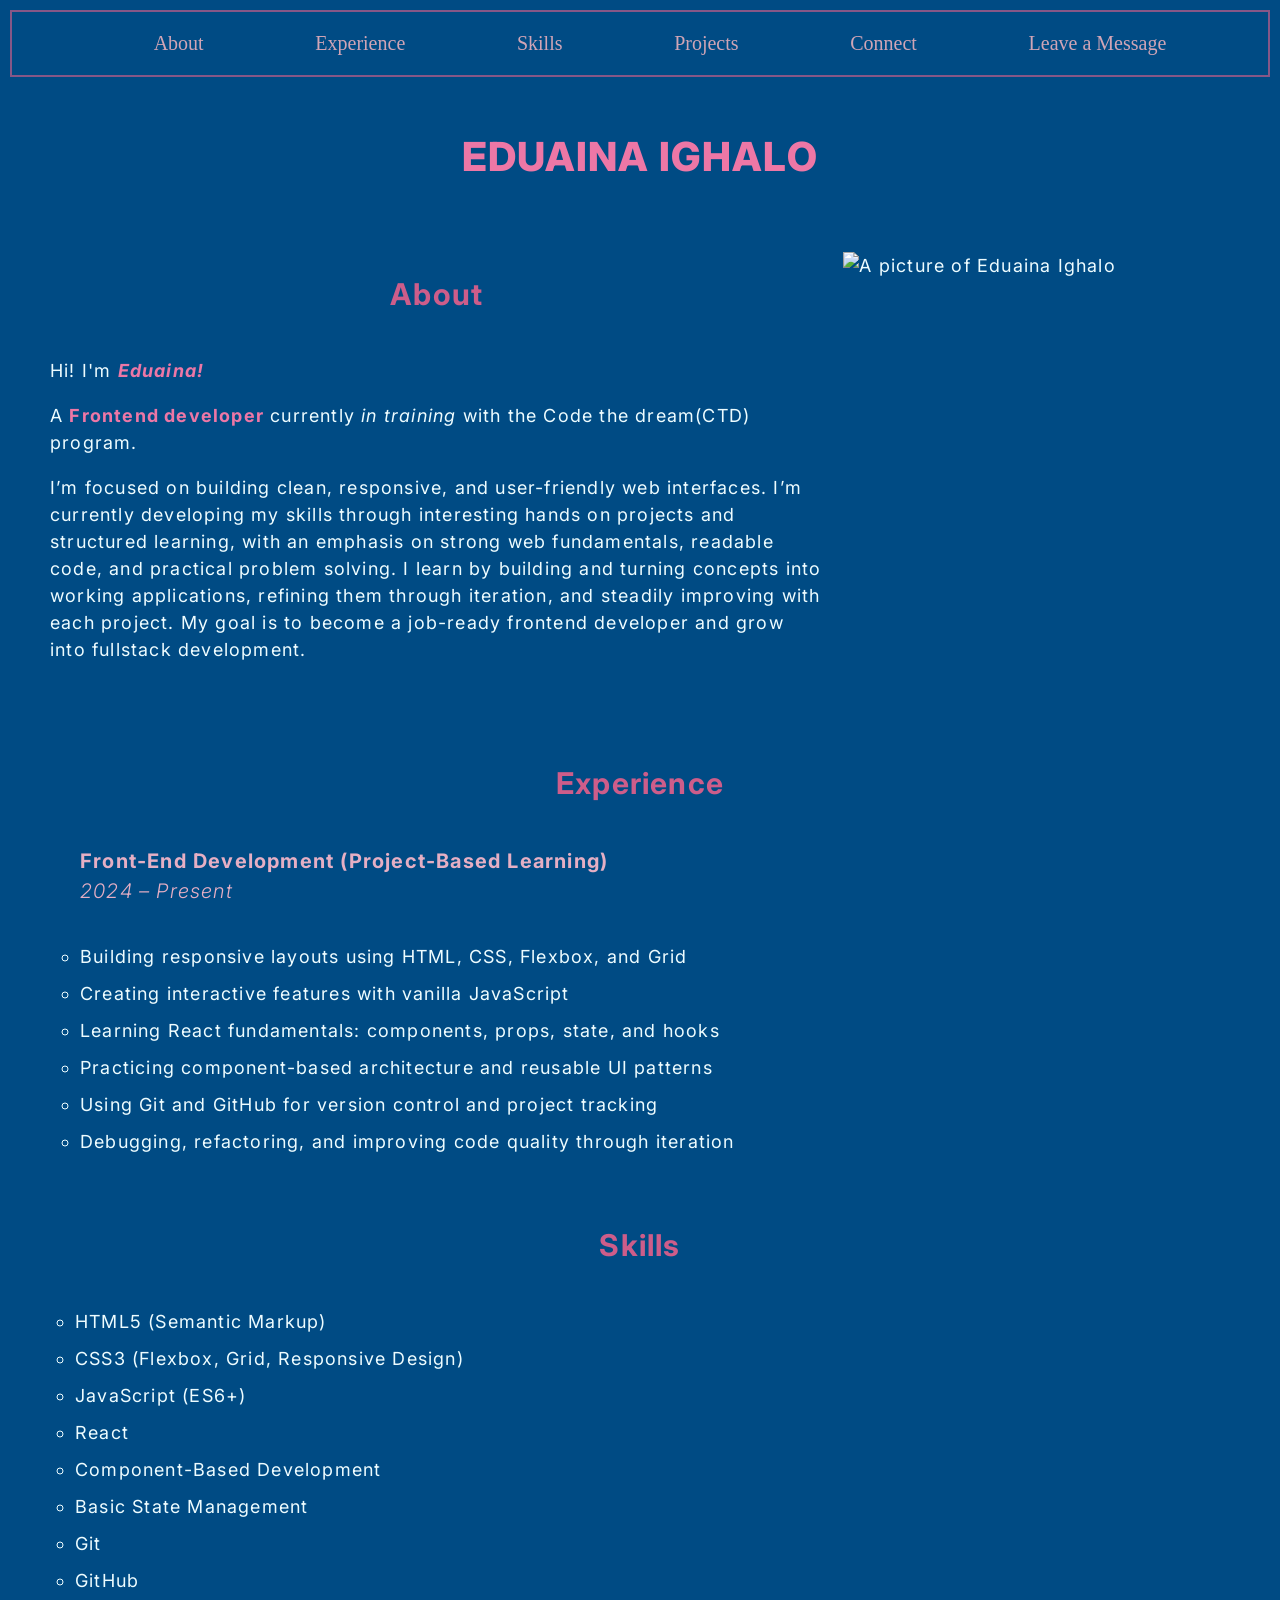
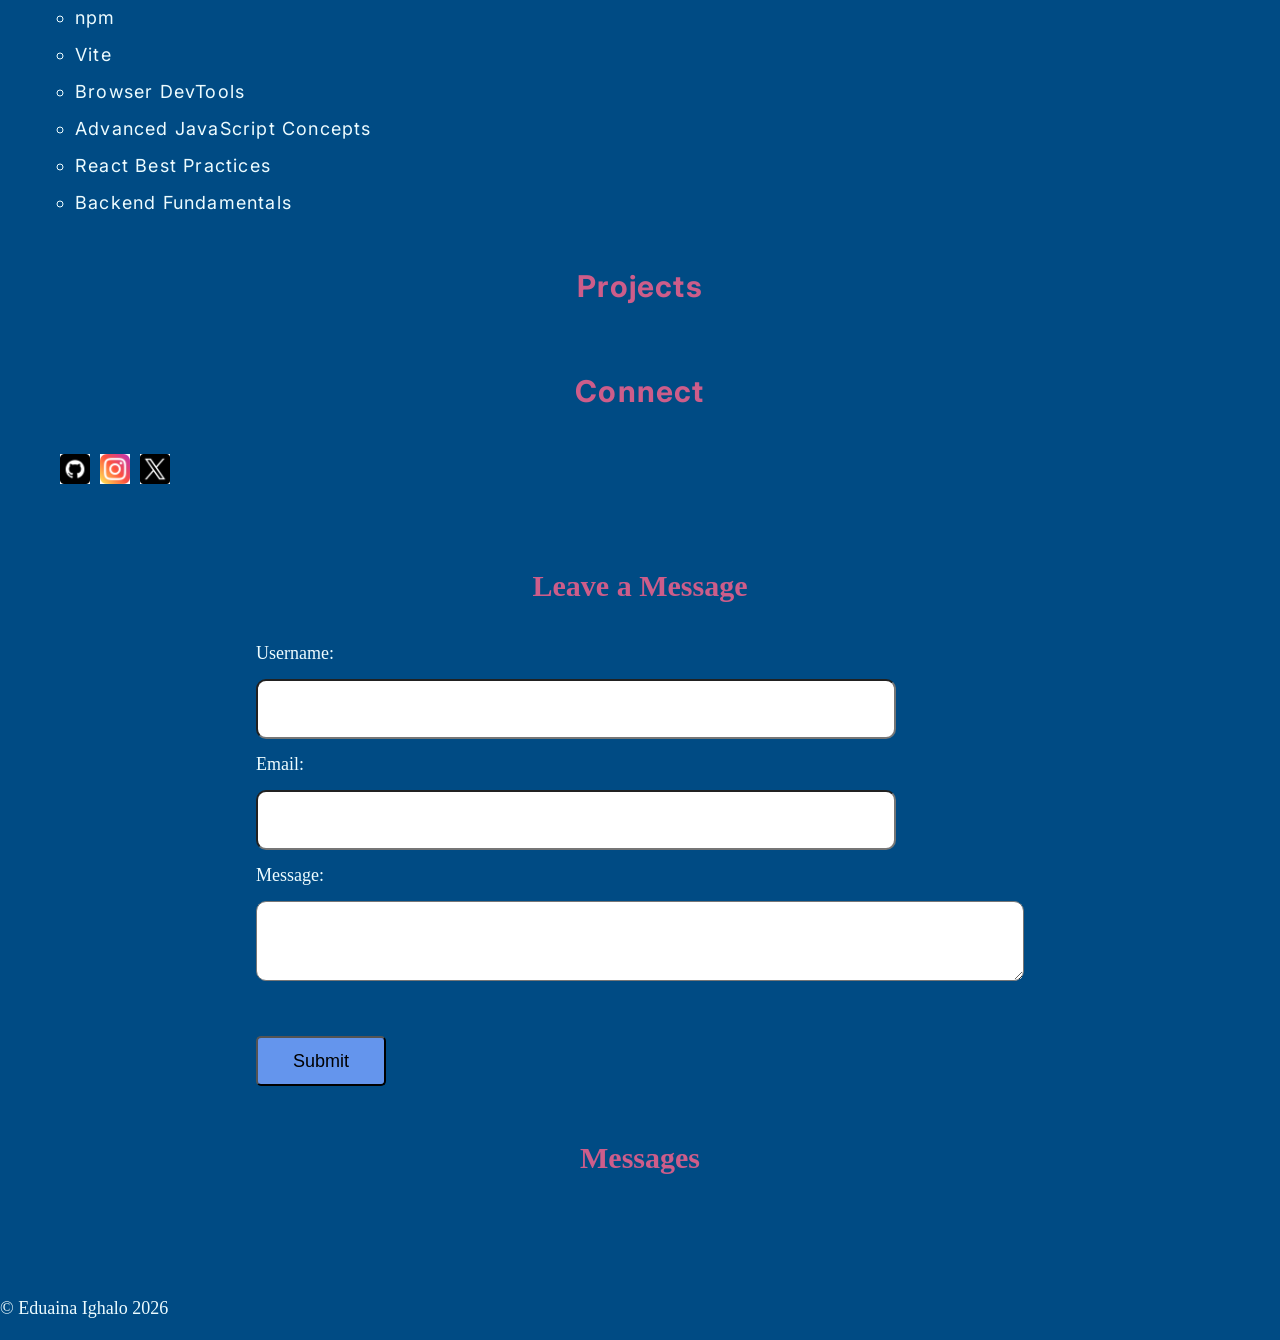
==== index.html @ e54670d0 "Updated the reset button and styled the entire form and message sections" ====
<!DOCTYPE html>
<html lang="en">
    <head>
        <title>My HTML Page</title>
        <meta charset="utf-8">
        <link rel="preconnect" href="https://fonts.googleapis.com">
        <link rel="preconnect" href="https://fonts.gstatic.com" crossorigin>
        <link href="https://fonts.googleapis.com/css2?family=Inter:ital,opsz,wght@0,14..32,100..900;1,14..32,100..900&display=swap" rel="stylesheet">
        <meta name="viewport" content="width=device-width, initial-scale=1.0">
        <link rel="stylesheet" href="css/index.css">
    </head>

    <body>
        <nav id="header-nav">
            <ul id="header-list">
                <li><a href="#about">About</a></li>
                <li><a href="#experience">Experience</a></li>
                <li><a href="#skills">Skills</a></li>
                <li><a href="#projects">Projects</a></li>
                <li><a href="#connect">Connect</a></li>
                <li><a href="#message-form">Leave a Message</a></li>
            </ul>
        </nav>
        <main id="main">
            <h1>Eduaina Ighalo</h1>
            <section id="about">
               <div id="abt1">
                 <h2>About</h2>
                    <p id="intro">Hi! I'm <strong><em>Eduaina!</em></strong> </p>
                       <p> A <strong>Frontend developer</strong> currently <em>in training</em> with the Code the dream(CTD) program.</p>
                    <p>I’m focused on building clean, responsive, and user-friendly web interfaces. 
                        I’m currently developing my skills through interesting hands on projects and structured learning,
                         with an emphasis on strong web fundamentals, readable code, and practical problem solving.
                        I learn by building and turning concepts into working applications, 
                        refining them through iteration, and steadily improving with each project. 
                        My goal is to become a job-ready frontend developer and grow into fullstack development.</p>
               </div>
               <div id="abt2">
                    <img src="https://eduainacom.vercel.app/assets/images/siting.jpg" alt="A picture of Eduaina Ighalo" id="profile-pic">
                </div>
            </section>

            <section id="experience">
                <h2>Experience</h2>
                <nav id="experience-nav">
                    <ul id="exp-ul">
                        <li>Front-End Development (Project-Based Learning) <br>
                            <em class="date">2024 – Present</em></li> <br>
                        <li>Building responsive layouts using HTML, CSS, Flexbox, and Grid</li>
                        <li>Creating interactive features with vanilla JavaScript</li>
                        <li>Learning React fundamentals: components, props, state, and hooks</li>
                        <li>Practicing component-based architecture and reusable UI patterns</li>
                        <li>Using Git and GitHub for version control and project tracking</li>
                        <li>Debugging, refactoring, and improving code quality through iteration</li>
                    </ul>
                </nav>
            </section>

            <section id="skills">
                <h2>Skills</h2>
                <ul id="skills-section"></ul>
            </section>

            <section id="projects">
                <h2>Projects</h2>
                <ul></ul>
            </section>

            <section id="connect">
                <h2>Connect</h2>
                <nav>
                    <ul>
                        <li><a href="https://github.com/Eduaina" target="_blank"><img src="images/github.png" alt="Github" class="icon"></img></a></li>
                        <li><a href="https://www.instagram.com/bre_edua/" target="_blank"><img src="images/instagram.png" alt="Instagram" class="icon"></a></li>
                        <li><a href="https://x.com/Edua_dev" target="_blank"><img src="images/twitter.png" alt="X(Twitter)" class="icon"></a></li>
                    </ul>
                </nav>
           </section>
        </main>

        <section id="message-form">
            <h2>Leave a Message</h2>
            <form name="leave_message" autocomplete="on">
                <label for="name">Username: </label>
                <input type="text" name="usersName" id="name" required="true" autocomplete="on"> 
                <label for="email">Email: </label>
                <input type="email" name="usersEmail" id="email" required  autocomplete="on"/>
                <label for="usersMessage">Message: </label>
                <textarea name="usersMessage" id="usersMessage" required></textarea>
                <button type="submit">Submit</button>
            </form>
        </section>

        <section id="messages">
            <h2>Messages</h2>
            <ul class="js-created"></ul>
        </section>

        <script src="js/index.js"></script>
    </body>
</html>
---- css/index.css ----
*, *::before, *::after {
    box-sizing: border-box; 
}

body {
    background-color: #004b84;
    margin: 0;
    padding: 0;
    box-sizing: border-box;
    color: #edfcff;
}

#main {
    color: #edfcff;
    font-family: "Inter", sans-serif;
    font-style: normal;
    display: flex;
    flex-direction: column;
    line-height: 1.5;
    letter-spacing: 1.2px;
    padding: 20px;
    font-size: 18px;
}

#header-nav{
    border: 2px solid #cd5d8aa7;
    margin: 10px;
    top: 0;
    position: sticky;
    background-color: #004b84;
}

#header-list {
    display: flex;
    gap: 10px;
    justify-content: space-evenly;
    font-size: 20px;
}

ul li {
    list-style: none;
}

#header-list li a {
    color:#d0a5b6;
    text-decoration: none;
}

#header-list li a:hover {
    color: #59b596;
}

h1 {
    color: #ed77a6;
    font-size: 40px;
    text-align: center;
    margin: 20px;
    padding: 10px;
    font-weight: 800;
    text-transform: uppercase;
    transform: translateY(-10px);
    transition: transform 3s ease;
}

h2 {
    color: #cd5d8a;
    font-size: 30px;
    margin: 20px 0 40px;
    text-align: center;
    font-weight: 700;
}

h2:hover {
    text-decoration: underline;
    color: #ed77a6;
}

#about{
    display: flex;
    margin: 5px 10px 20px;
    padding: 20px;
    justify-content: space-between;
    gap: 20px;
}

#abt1 {
    flex: 2;
}

#abt2 {
    flex: 1;
}

#profile-pic {
    width: 30vw;
    height: 60vh;
    object-fit: cover;
}

p {
    font-size: 18px;
    line-height: 1.5;
}

strong {
    color: #ed77a6;
    font-weight: 700;
}

#experience {
    margin: 20px;
}
 
#exp-ul {
    margin-top: 40px;
    display: flex;
    flex-direction: column;
}

#exp-ul li:nth-child(1) {
    font-size: 20px;
    color: #e5afc4;
    font-weight: 700;
    list-style: none;
}

.date {
    font-weight: 300;
}

#exp-ul li {
    list-style: circle;
    padding-bottom: 10px;
}

#skills-section {
    display: flex;
    flex-direction: column;
}

#skills-section li {
  list-style-type: circle;
  margin: 0px 15px;
  padding: 0px 0 10px;
}

#skills-section li:hover {
    color: aquamarine;
}

#connect ul {
    display: flex;
    gap: 10px;
}

#connect li a {
    color:#cd5d8a;
    text-decoration: none;
}

.icon {
    width: 30px;
    height: 30px;
    background-color: white;
}

#message-form {
    display: flex;
    flex-direction: column;
    padding: 20px 0 35px 0;
    justify-content: center;
    align-items: center;
}

form[name ='leave_message'] {
    display: flex;
    flex-direction: column;
    /* margin: 0 auto; */
    gap: 15px;
    font-size: 18px;
}

form[name ='leave_message'] input {
    width: 50vw;
    height: 60px;
    border-radius: 10px;
    padding: 0 0 0 20px;
}

form[name ='leave_message'] textarea {
    width: 60vw;
    height: 80px;
    border-radius: 10px;
    padding: 20px 0 0 20px;
}

button[type="submit"] {
    width: 130px;
    height: 50px;
    /* padding: 20px; */
    border-radius: 5px;
    font-size: 18px;
    margin-top: 40px;
    background-color: cornflowerblue;
}

button:hover {
    background-color: #a3b1bc;
}

button:active {
    color: #59b596;
}

#messages {
  display: flex;
  flex-direction: column;
  gap: 30px;
}

.js-created {
  display: flex;
  flex-direction: column;
  gap: 20px;
}

.js-created li {
  background-color: rgba(15, 14, 14, 0.056);
  padding: 15px;
  border-radius: 10px;
  border: 1px solid white;
  padding: 10px;
  margin: 10px 10px;
  display: grid;
  grid-template-columns: 1fr auto;
  grid-template-rows: auto auto;
  gap: 10px;
}

.js-created li a {
  grid-column: 1 / 2;
  grid-row: 1 / 2;
  font-weight: 700;
  color: #ed77a6;
  text-decoration: none;
  text-decoration: none;
  font-size: 20px;
  font-weight: 700;
  text-transform: capitalize;
}

.js-created li button {
  grid-column: 2 / 3;
  grid-row: 1 / 2;
  background-color: transparent;
  border: 1px solid #cd5d8a;
  color: #cd5d8a;
  padding: 6px 12px;
  border-radius: 6px;
  cursor: pointer;
}

.js-created li span {
  grid-column: 1 / -1;
  grid-row: 2 / 3;
  color: #edfcff;
  line-height: 1.4;
  font-size: 18px;
}

section:hover, footer:hover {
    border: 2px solid #59b596;
}
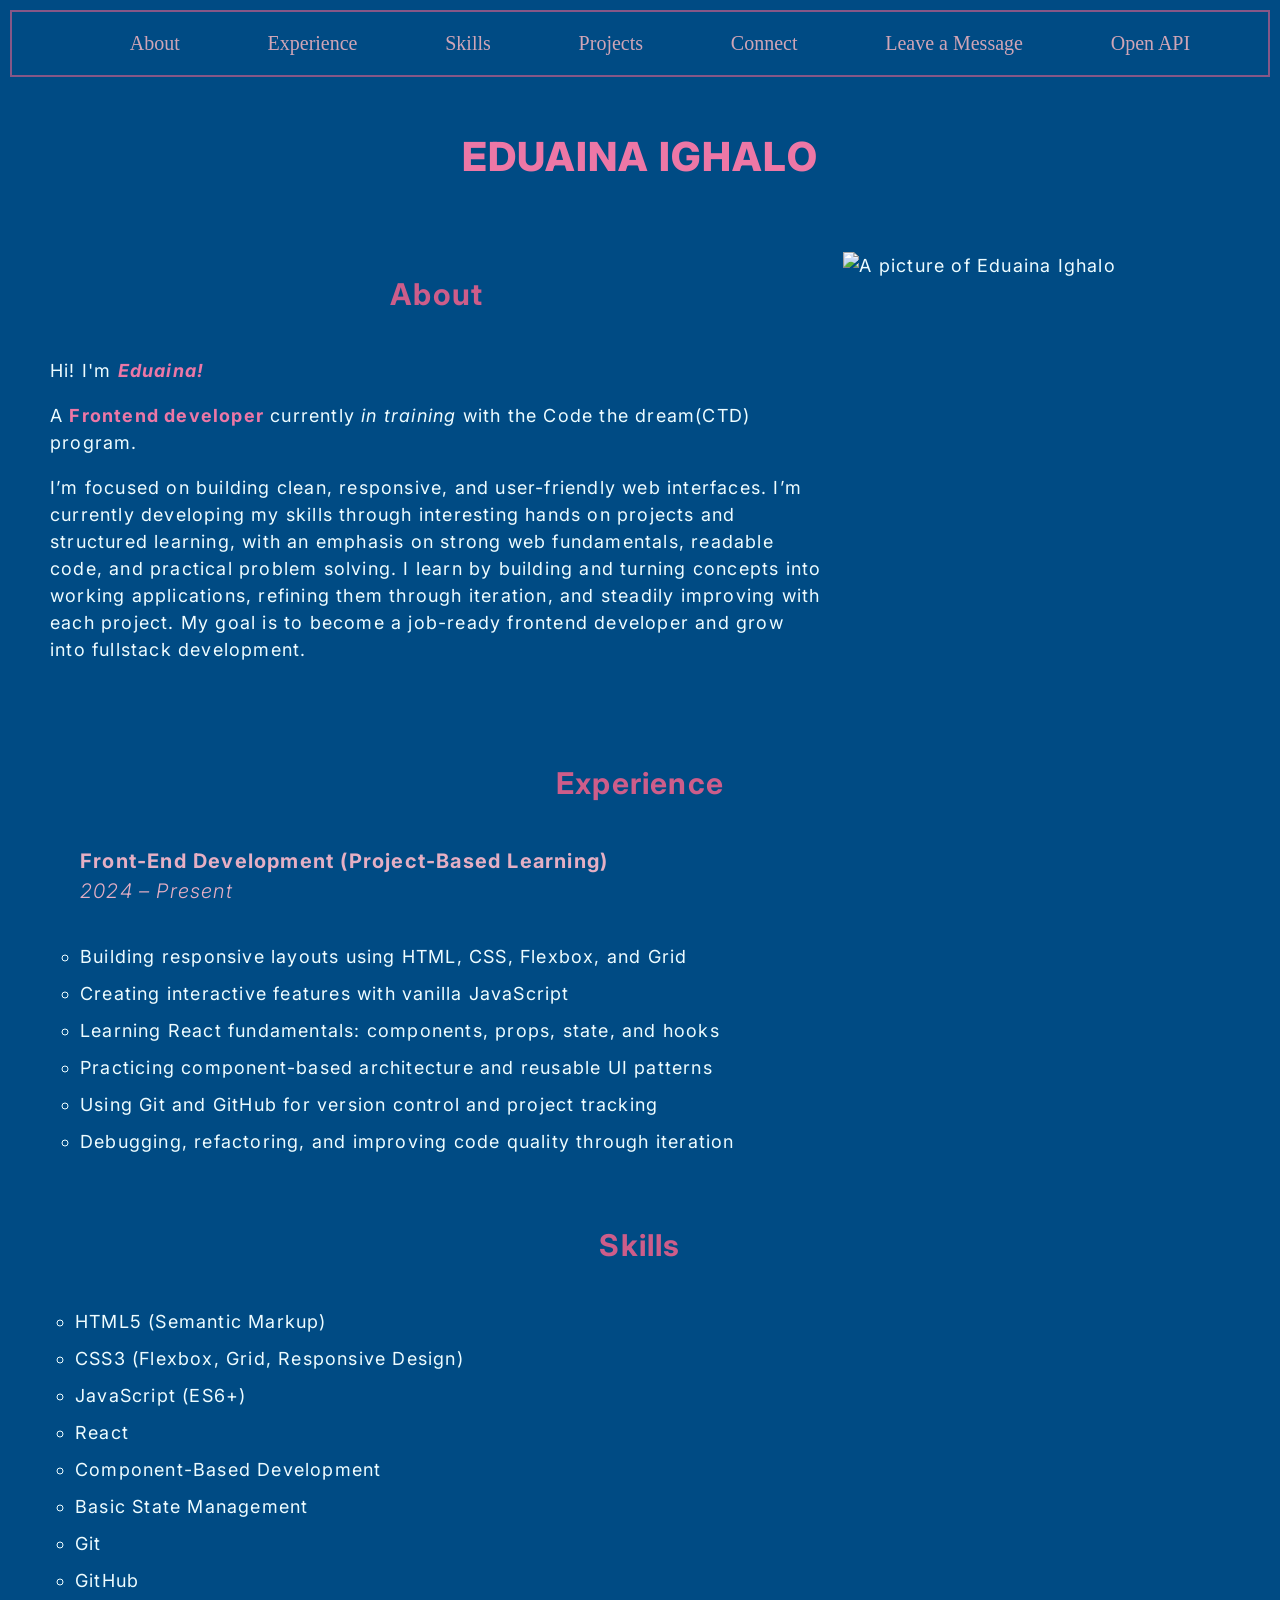
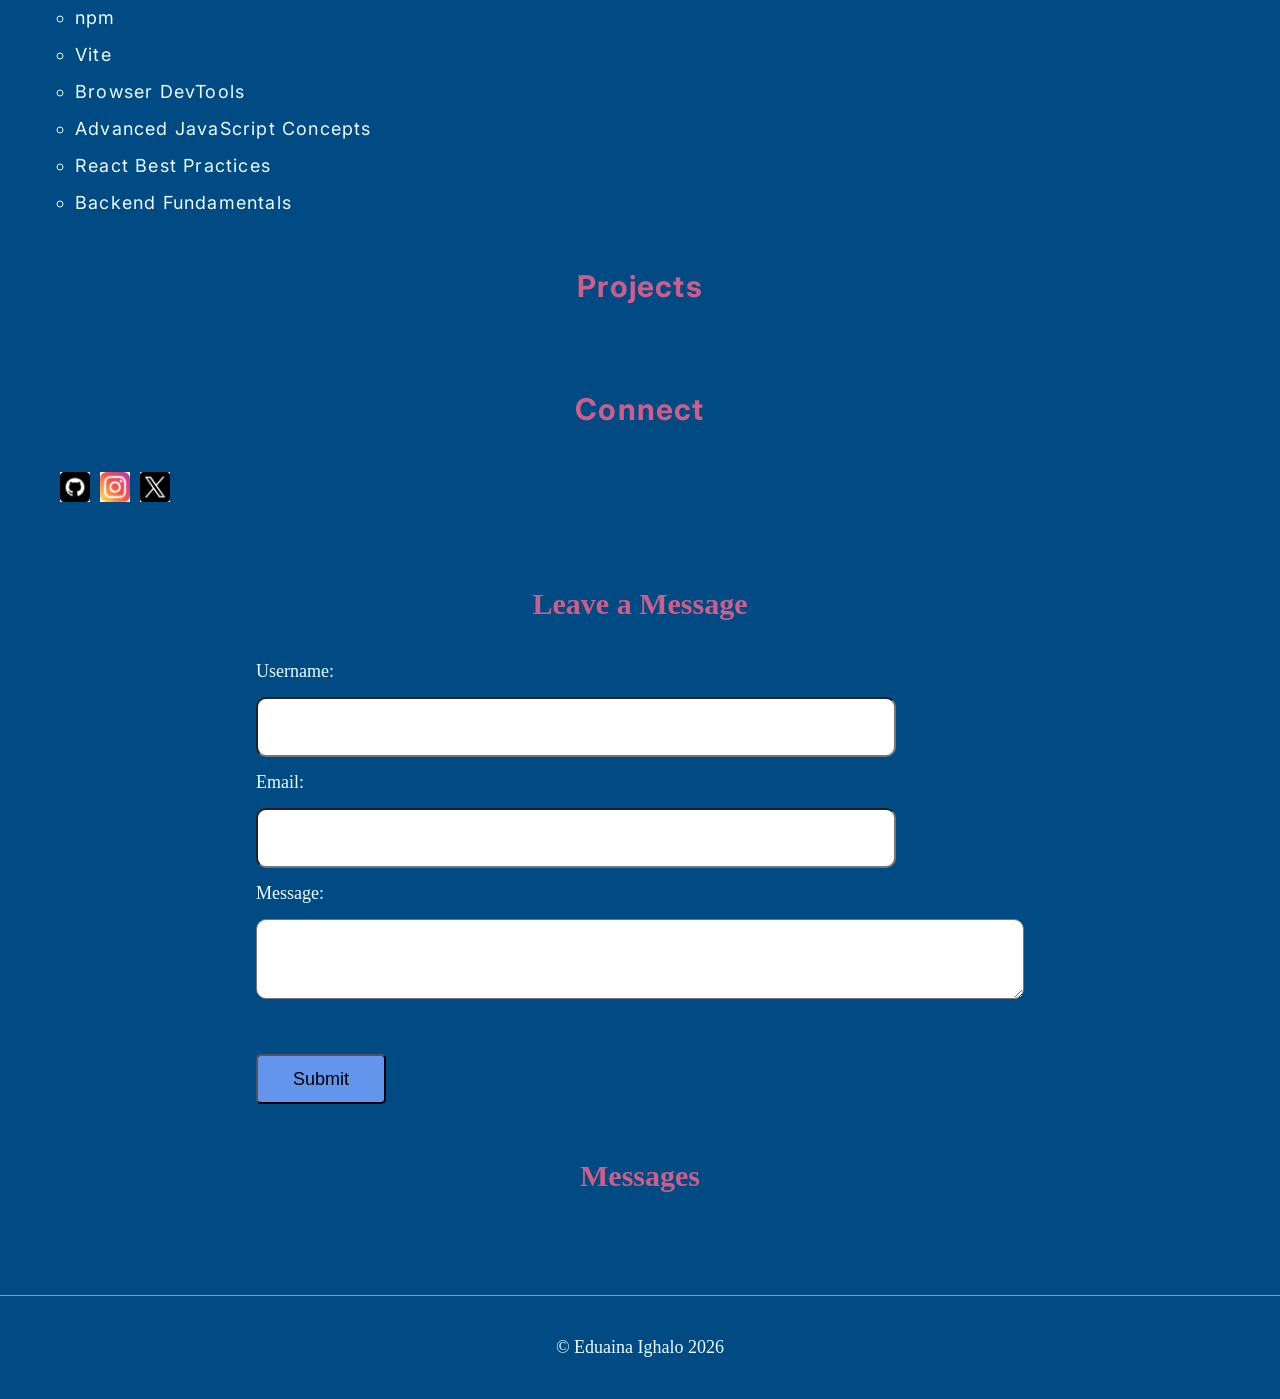
==== commit 8ea89cb1: "Created openapi html,css and js files" ====
--- a/index.html
+++ b/index.html
@@ -19,6 +19,7 @@
                 <li><a href="#projects">Projects</a></li>
                 <li><a href="#connect">Connect</a></li>
                 <li><a href="#message-form">Leave a Message</a></li>
+                <li><a href="openapi.html" target="_blank">Open API</a></li
             </ul>
         </nav>
         <main id="main">
--- a/css/index.css
+++ b/css/index.css
@@ -146,6 +146,32 @@
 
 #skills-section li:hover {
     color: aquamarine;
+}
+
+#projects ul {
+  list-style-type: none;
+  padding: 0;
+  display: flex;
+  flex-wrap: wrap;
+  gap: 12px;
+}
+
+#projects li {
+  background-color: #3b75a1;
+  padding: 10px 15px;
+  border-radius: 6px;
+  transition: 0.3s ease;
+}
+
+#projects li:hover, #projects li a:hover {
+  background-color: aquamarine;
+  color: darkolivegreen;
+  transform: scale(1.05);
+}
+
+#projects li a {
+    color:#edfcff;
+    text-decoration: none;
 }
 
 #connect ul {
@@ -268,6 +294,14 @@
   font-size: 18px;
 }
 
+footer {
+  text-align: center;
+  padding: 20px;
+  font-size: 16px;
+  border-top: 1px solid #59b596;
+}
+
+
 section:hover, footer:hover {
     border: 2px solid #59b596;
 }
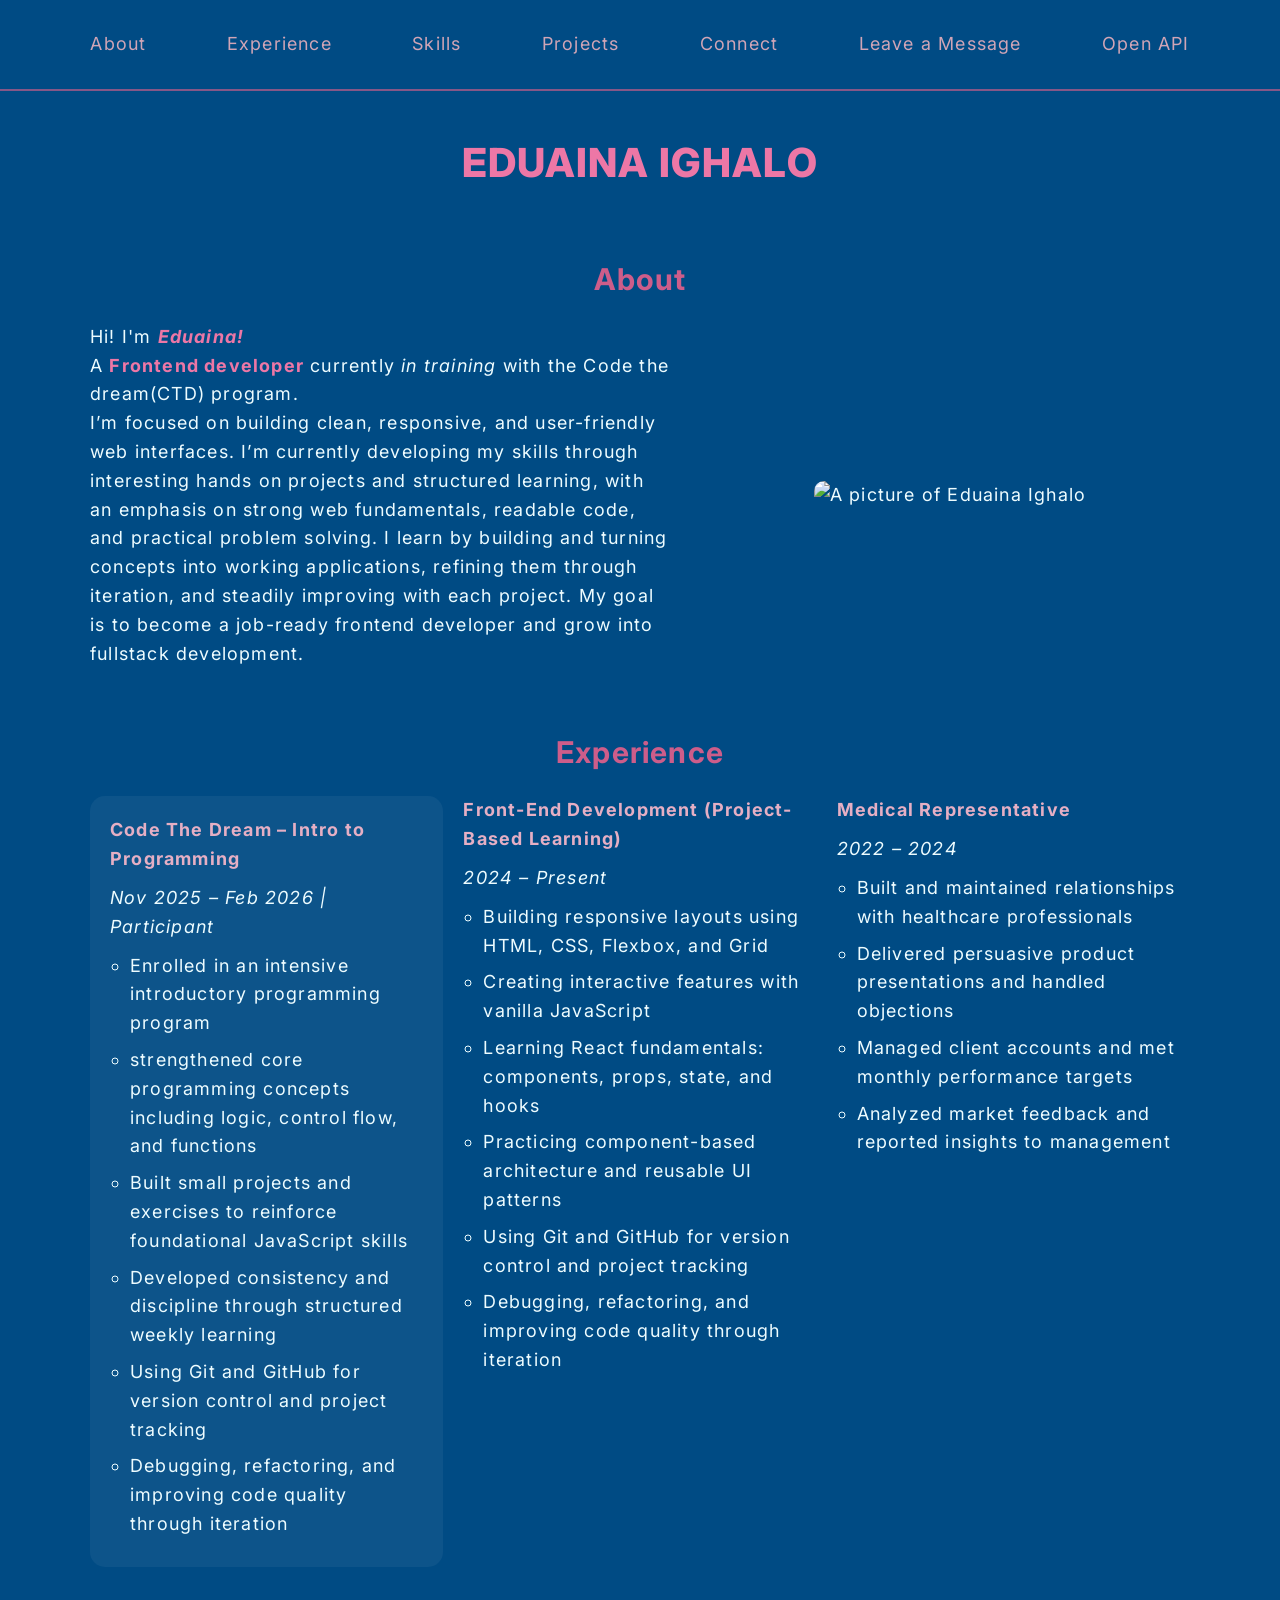
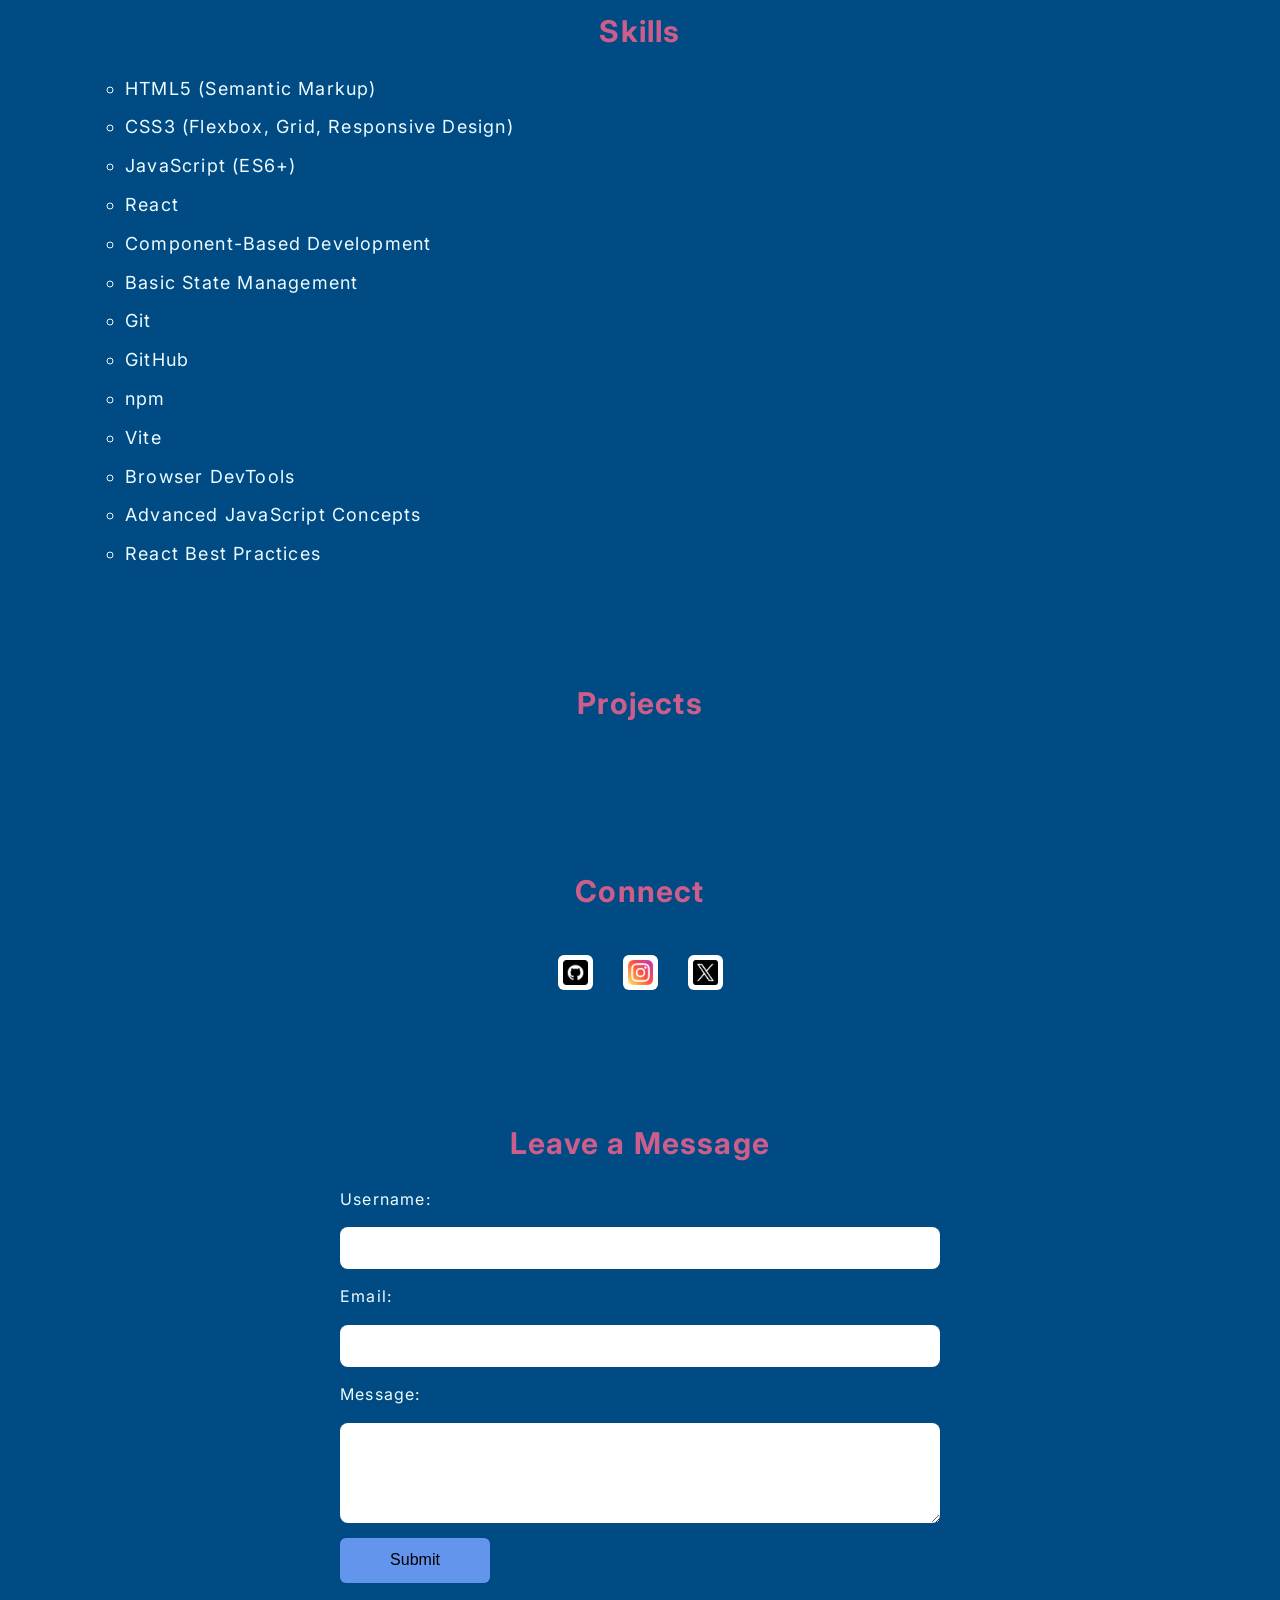
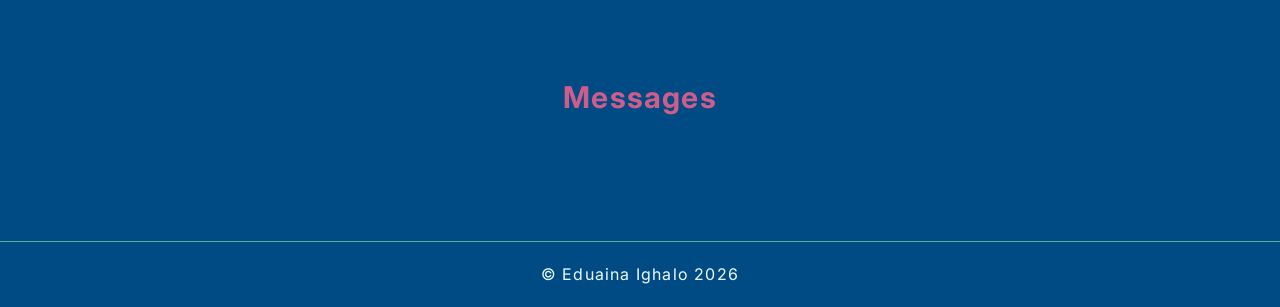
==== commit bb4a306c: "Final update to thee html, css and js of both the portfolio project and the openapi project" ====
--- a/index.html
+++ b/index.html
@@ -3,6 +3,7 @@
     <head>
         <title>My HTML Page</title>
         <meta charset="utf-8">
+        <meta name="viewport" content="width=device-width, initial-scale=1.0">
         <link rel="preconnect" href="https://fonts.googleapis.com">
         <link rel="preconnect" href="https://fonts.gstatic.com" crossorigin>
         <link href="https://fonts.googleapis.com/css2?family=Inter:ital,opsz,wght@0,14..32,100..900;1,14..32,100..900&display=swap" rel="stylesheet">
@@ -19,34 +20,50 @@
                 <li><a href="#projects">Projects</a></li>
                 <li><a href="#connect">Connect</a></li>
                 <li><a href="#message-form">Leave a Message</a></li>
-                <li><a href="openapi.html" target="_blank">Open API</a></li
+                <li><a href="openapi.html">Open API</a></li>
             </ul>
         </nav>
         <main id="main">
             <h1>Eduaina Ighalo</h1>
             <section id="about">
-               <div id="abt1">
-                 <h2>About</h2>
-                    <p id="intro">Hi! I'm <strong><em>Eduaina!</em></strong> </p>
-                       <p> A <strong>Frontend developer</strong> currently <em>in training</em> with the Code the dream(CTD) program.</p>
-                    <p>I’m focused on building clean, responsive, and user-friendly web interfaces. 
-                        I’m currently developing my skills through interesting hands on projects and structured learning,
-                         with an emphasis on strong web fundamentals, readable code, and practical problem solving.
-                        I learn by building and turning concepts into working applications, 
-                        refining them through iteration, and steadily improving with each project. 
-                        My goal is to become a job-ready frontend developer and grow into fullstack development.</p>
+               <h2>About</h2>
+               <div class="about-container">
+                    <div id="abt1">
+                        <p id="intro">Hi! I'm <strong><em>Eduaina!</em></strong> </p>
+                        <p> A <strong>Frontend developer</strong> currently <em>in training</em> with the Code the dream(CTD) program.</p>
+                        <p>I’m focused on building clean, responsive, and user-friendly web interfaces. 
+                            I’m currently developing my skills through interesting hands on projects and structured learning,
+                            with an emphasis on strong web fundamentals, readable code, and practical problem solving.
+                            I learn by building and turning concepts into working applications, 
+                            refining them through iteration, and steadily improving with each project. 
+                            My goal is to become a job-ready frontend developer and grow into fullstack development.</p>
+                    </div>
+                    <div id="abt2">
+                        <img src="https://eduainacom.vercel.app/assets/images/siting.jpg" alt="A picture of Eduaina Ighalo" id="profile-pic">
+                    </div>
                </div>
-               <div id="abt2">
-                    <img src="https://eduainacom.vercel.app/assets/images/siting.jpg" alt="A picture of Eduaina Ighalo" id="profile-pic">
-                </div>
             </section>
 
             <section id="experience">
                 <h2>Experience</h2>
-                <nav id="experience-nav">
-                    <ul id="exp-ul">
-                        <li>Front-End Development (Project-Based Learning) <br>
-                            <em class="date">2024 – Present</em></li> <br>
+                <div id="experience-container">
+                    <div class="experience-block">
+                        <h3 class="exp-title">Code The Dream – Intro to Programming</h3>
+                        <p class="date"><em>Nov 2025 – Feb 2026 | Participant</em></p>
+                        <ul class="exp-ul">
+                        <li>Enrolled in an intensive introductory programming program</li>
+                        <li>strengthened core programming concepts including logic, control flow, and functions</li>
+                        <li>Built small projects and exercises to reinforce foundational JavaScript skills</li>
+                        <li>Developed consistency and discipline through structured weekly learning</li>
+                        <li>Using Git and GitHub for version control and project tracking</li>
+                        <li>Debugging, refactoring, and improving code quality through iteration</li>
+                    </ul>
+                    </div>
+
+                    <div class="experience">
+                        <h3 class="exp-title">Front-End Development (Project-Based Learning)</h3>
+                        <p class="date"><em>2024 – Present</em></p>
+                        <ul class="exp-ul">
                         <li>Building responsive layouts using HTML, CSS, Flexbox, and Grid</li>
                         <li>Creating interactive features with vanilla JavaScript</li>
                         <li>Learning React fundamentals: components, props, state, and hooks</li>
@@ -54,7 +71,20 @@
                         <li>Using Git and GitHub for version control and project tracking</li>
                         <li>Debugging, refactoring, and improving code quality through iteration</li>
                     </ul>
-                </nav>
+                    </div>
+ 
+                    <div class="experience">
+                        <h3 class="exp-title">Medical Representative</h3>
+                        <p class="date"><em>2022 – 2024</em></p>
+                        <ul class="exp-ul">
+                        <li>Built and maintained relationships with healthcare professionals</li>
+                        <li>Delivered persuasive product presentations and handled objections</li>
+                        <li>Managed client accounts and met monthly performance targets</li>
+                        <li>Analyzed market feedback and reported insights to management</li>
+                    </ul>
+                    </div>
+
+                </div>
             </section>
 
             <section id="skills">
--- a/css/index.css
+++ b/css/index.css
@@ -1,307 +1,348 @@
 *, *::before, *::after {
-    box-sizing: border-box; 
+  box-sizing: border-box;
+  margin: 0;
+  padding: 0; 
 }
 
 body {
-    background-color: #004b84;
-    margin: 0;
-    padding: 0;
-    box-sizing: border-box;
-    color: #edfcff;
+  background-color: #004b84;
+  color: #edfcff;
+  font-family: "Inter", sans-serif;
+  line-height: 1.6;
+  letter-spacing: 1.2px;
 }
 
 #main {
-    color: #edfcff;
-    font-family: "Inter", sans-serif;
-    font-style: normal;
-    display: flex;
-    flex-direction: column;
-    line-height: 1.5;
-    letter-spacing: 1.2px;
-    padding: 20px;
-    font-size: 18px;
-}
-
-#header-nav{
-    border: 2px solid #cd5d8aa7;
-    margin: 10px;
-    top: 0;
-    position: sticky;
-    background-color: #004b84;
+  display: flex;
+  flex-direction: column;
+  padding: 20px;
+  font-size: 18px;
+}
+
+#header-nav {
+  position: sticky;
+  top: 0;
+  background-color: #004b84;
+  padding: 15px 10px;
+  border-bottom: 2px solid #cd5d8aa7;
+  z-index: 1;
 }
 
 #header-list {
-    display: flex;
-    gap: 10px;
-    justify-content: space-evenly;
-    font-size: 20px;
-}
-
-ul li {
-    list-style: none;
+  display: flex;
+  flex-wrap: wrap;
+  justify-content: space-evenly;
+  gap: 15px;
+  list-style: none;
+  margin: 15px;
 }
 
 #header-list li a {
-    color:#d0a5b6;
-    text-decoration: none;
+  color: #d0a5b6;
+  text-decoration: none;
+  font-size: 18px;
 }
 
 #header-list li a:hover {
-    color: #59b596;
+  color: #59b596;
 }
 
 h1 {
-    color: #ed77a6;
-    font-size: 40px;
-    text-align: center;
-    margin: 20px;
-    padding: 10px;
-    font-weight: 800;
-    text-transform: uppercase;
-    transform: translateY(-10px);
-    transition: transform 3s ease;
+  color: #ed77a6;
+  font-size: 40px;
+  text-align: center;
+  margin: 20px 0;
+  font-weight: 800;
+  text-transform: uppercase;
 }
 
 h2 {
-    color: #cd5d8a;
-    font-size: 30px;
-    margin: 20px 0 40px;
-    text-align: center;
-    font-weight: 700;
+  color: #cd5d8a;
+  font-size: 30px;
+  margin: 40px 0 20px;
+  text-align: center;
 }
 
 h2:hover {
-    text-decoration: underline;
-    color: #ed77a6;
-}
-
-#about{
-    display: flex;
-    margin: 5px 10px 20px;
-    padding: 20px;
-    justify-content: space-between;
-    gap: 20px;
+  text-decoration: underline;
+  color: #ed77a6;
+}
+
+.about-container {
+  display: flex;
+  flex-wrap: wrap;
+  align-items: center;
+  justify-content: center;
+  gap: 40px;
+  margin: 20px auto;
+  max-width: 1100px;
 }
 
 #abt1 {
-    flex: 2;
+  flex: 1 1 400px;
+}
+
+strong {
+  color: #ed77a6; 
+  font-weight: 700; 
 }
 
 #abt2 {
-    flex: 1;
+  flex: 1 1 300px;
+  text-align: center;
 }
 
 #profile-pic {
-    width: 30vw;
-    height: 60vh;
-    object-fit: cover;
-}
-
-p {
-    font-size: 18px;
-    line-height: 1.5;
-}
-
-strong {
-    color: #ed77a6;
-    font-weight: 700;
-}
-
-#experience {
-    margin: 20px;
-}
- 
-#exp-ul {
-    margin-top: 40px;
-    display: flex;
-    flex-direction: column;
-}
-
-#exp-ul li:nth-child(1) {
-    font-size: 20px;
-    color: #e5afc4;
-    font-weight: 700;
-    list-style: none;
-}
-
-.date {
-    font-weight: 300;
-}
-
-#exp-ul li {
-    list-style: circle;
-    padding-bottom: 10px;
-}
-
-#skills-section {
-    display: flex;
-    flex-direction: column;
+  width: 100%;
+  max-width: 350px;
+  height: auto;
+  border-radius: 10px;
+  object-fit: cover;
+}
+
+#experience-container {
+  display: grid;
+  grid-template-columns: repeat(auto-fit, minmax(280px, 1fr));
+  gap: 20px;
+  max-width: 1100px;
+  margin: 0 auto;
+}
+
+.experience-block {
+  background-color: #ffffff0d;
+  padding: 20px;
+  border-radius: 15px;
+  transition: 0.3s ease;
+}
+
+.experience-block:hover {
+  background-color: #3b75a1;
+  transform: scale(1.03);
+}
+
+.exp-title {
+  font-size: 18px;
+  color: #e5afc4;
+  font-weight: bold;
+  margin-bottom: 10px;
+}
+
+.exp-ul {
+  margin-top: 10px;
+}
+
+.exp-ul li {
+  list-style: circle;
+  margin-left: 20px;
+  margin-bottom: 8px;
+}
+
+#skills-section { 
+  display: flex; 
+  flex-direction: column; 
+  margin: 0 0 60px 90px; 
 }
 
 #skills-section li {
-  list-style-type: circle;
-  margin: 0px 15px;
-  padding: 0px 0 10px;
-}
-
-#skills-section li:hover {
-    color: aquamarine;
+  list-style-type: circle; 
+  margin: 0px 15px; 
+  padding: 0px 0 10px; 
+} 
+  
+#skills-section li:hover { 
+  color: aquamarine; 
 }
 
 #projects ul {
-  list-style-type: none;
-  padding: 0;
-  display: flex;
-  flex-wrap: wrap;
-  gap: 12px;
+  display: grid;
+  grid-template-columns: repeat(auto-fit, minmax(320px, 1fr));
+  gap: 20px;
+  max-width: 1100px;
+  margin: 0 auto 80px;
+  list-style: none;
 }
 
 #projects li {
   background-color: #3b75a1;
-  padding: 10px 15px;
+  padding: 15px;
+  border-radius: 8px;
+  transition: 0.3s ease;
+}
+
+#projects li:hover {
+  background-color: aquamarine;
+  transform: scale(1.05);
+}
+
+#projects li a {
+  color: #edfcff;
+  text-decoration: none;
+}
+
+#projects li:hover a {
+  color: darkolivegreen;
+}
+
+#connect ul {
+  display: flex;
+  justify-content: center;
+  gap: 30px;
+  margin: 40px 0 60px;
+  list-style: none;
+}
+
+.icon {
+  width: 35px;
+  height: 35px;
+  background-color: white;
+  padding: 5px;
   border-radius: 6px;
-  transition: 0.3s ease;
-}
-
-#projects li:hover, #projects li a:hover {
-  background-color: aquamarine;
-  color: darkolivegreen;
-  transform: scale(1.05);
-}
-
-#projects li a {
-    color:#edfcff;
-    text-decoration: none;
-}
-
-#connect ul {
-    display: flex;
-    gap: 10px;
-}
-
-#connect li a {
-    color:#cd5d8a;
-    text-decoration: none;
-}
-
-.icon {
-    width: 30px;
-    height: 30px;
-    background-color: white;
 }
 
 #message-form {
-    display: flex;
-    flex-direction: column;
-    padding: 20px 0 35px 0;
-    justify-content: center;
-    align-items: center;
-}
-
-form[name ='leave_message'] {
-    display: flex;
-    flex-direction: column;
-    /* margin: 0 auto; */
-    gap: 15px;
-    font-size: 18px;
-}
-
-form[name ='leave_message'] input {
-    width: 50vw;
-    height: 60px;
-    border-radius: 10px;
-    padding: 0 0 0 20px;
-}
-
-form[name ='leave_message'] textarea {
-    width: 60vw;
-    height: 80px;
-    border-radius: 10px;
-    padding: 20px 0 0 20px;
+  display: flex;
+  flex-direction: column;
+  align-items: center;
+  margin-bottom: 50px;
+}
+
+form[name='leave_message'] {
+  display: flex;
+  flex-direction: column;
+  gap: 15px;
+  width: 100%;
+  max-width: 600px;
+}
+
+form input, form textarea {
+  width: 100%;
+  padding: 12px;
+  border-radius: 8px;
+  border: none;
+  font-size: 16px;
+}
+
+form textarea {
+  min-height: 100px;
+  resize: vertical;
 }
 
 button[type="submit"] {
-    width: 130px;
-    height: 50px;
-    /* padding: 20px; */
-    border-radius: 5px;
-    font-size: 18px;
-    margin-top: 40px;
-    background-color: cornflowerblue;
+  width: 150px;
+  height: 45px;
+  border-radius: 6px;
+  font-size: 16px;
+  background-color: cornflowerblue;
+  border: none;
+  cursor: pointer;
+  align-self: flex-start;
 }
 
 button:hover {
-    background-color: #a3b1bc;
-}
-
-button:active {
-    color: #59b596;
-}
-
-#messages {
-  display: flex;
-  flex-direction: column;
-  gap: 30px;
+  background-color: #a3b1bc;
+}
+
+#messages { 
+  display: flex; 
+  flex-direction: column; 
+  gap: 30px; 
+  margin: 0 90px 70px 
 }
 
 .js-created {
-  display: flex;
-  flex-direction: column;
-  gap: 20px;
+  display: flex; 
+  flex-direction: column; 
+  gap: 20px; 
 }
 
 .js-created li {
-  background-color: rgba(15, 14, 14, 0.056);
-  padding: 15px;
-  border-radius: 10px;
-  border: 1px solid white;
-  padding: 10px;
-  margin: 10px 10px;
-  display: grid;
+  background-color: #0f0e0e0e; 
+  padding: 15px; 
+  border-radius: 10px; 
+  border: 1px solid white; 
+  padding: 10px; 
+  margin: 10px 10px; 
+  display: grid; 
   grid-template-columns: 1fr auto;
-  grid-template-rows: auto auto;
-  gap: 10px;
-}
+   grid-template-rows: auto auto; 
+   gap: 10px; 
+} 
 
 .js-created li a {
-  grid-column: 1 / 2;
-  grid-row: 1 / 2;
-  font-weight: 700;
-  color: #ed77a6;
-  text-decoration: none;
-  text-decoration: none;
-  font-size: 20px;
-  font-weight: 700;
-  text-transform: capitalize;
-}
-
-.js-created li button {
-  grid-column: 2 / 3;
-  grid-row: 1 / 2;
-  background-color: transparent;
-  border: 1px solid #cd5d8a;
-  color: #cd5d8a;
-  padding: 6px 12px;
-  border-radius: 6px;
-  cursor: pointer;
-}
-
-.js-created li span {
-  grid-column: 1 / -1;
-  grid-row: 2 / 3;
-  color: #edfcff;
-  line-height: 1.4;
-  font-size: 18px;
+  grid-column: 1 / 2; 
+  grid-row: 1 / 2; 
+  font-weight: 700; 
+  color: #ed77a6; 
+  text-decoration: none; 
+  text-decoration: none; 
+  font-size: 20px; 
+  font-weight: 700; 
+  text-transform: capitalize; 
+} 
+
+.js-created li button { 
+  grid-column: 2 / 3; 
+  grid-row: 1 / 2; 
+  background-color: transparent; 
+  border: 1px solid #cd5d8a; 
+  color: #cd5d8a; 
+  padding: 6px 12px; 
+  border-radius: 6px; 
+  cursor: pointer; 
+} 
+
+.js-created li span { 
+  grid-column: 1 / -1; 
+  grid-row: 2 / 3; 
+  color: #edfcff; 
+  line-height: 1.4; 
+  font-size: 18px; 
 }
 
 footer {
   text-align: center;
   padding: 20px;
+  border-top: 1px solid #59b596;
   font-size: 16px;
-  border-top: 1px solid #59b596;
-}
-
-
-section:hover, footer:hover {
-    border: 2px solid #59b596;
-}+}
+
+@media (max-width: 768px) {
+  #header-nav {
+  position: static;
+}
+
+
+  h1 {
+    font-size: 32px;
+  }
+
+  h2 {
+    font-size: 24px;
+  }
+
+  #header-list {
+    flex-direction: column;
+    align-items: center;
+  }
+
+  button[type="submit"] {
+    width: 100%;
+  }
+}
+
+@media (max-width: 480px) {
+
+  #main {
+    font-size: 16px;
+    padding: 15px;
+  }
+
+  h1 {
+    font-size: 26px;
+  }
+
+  h2 {
+    font-size: 20px;
+  }
+
+}
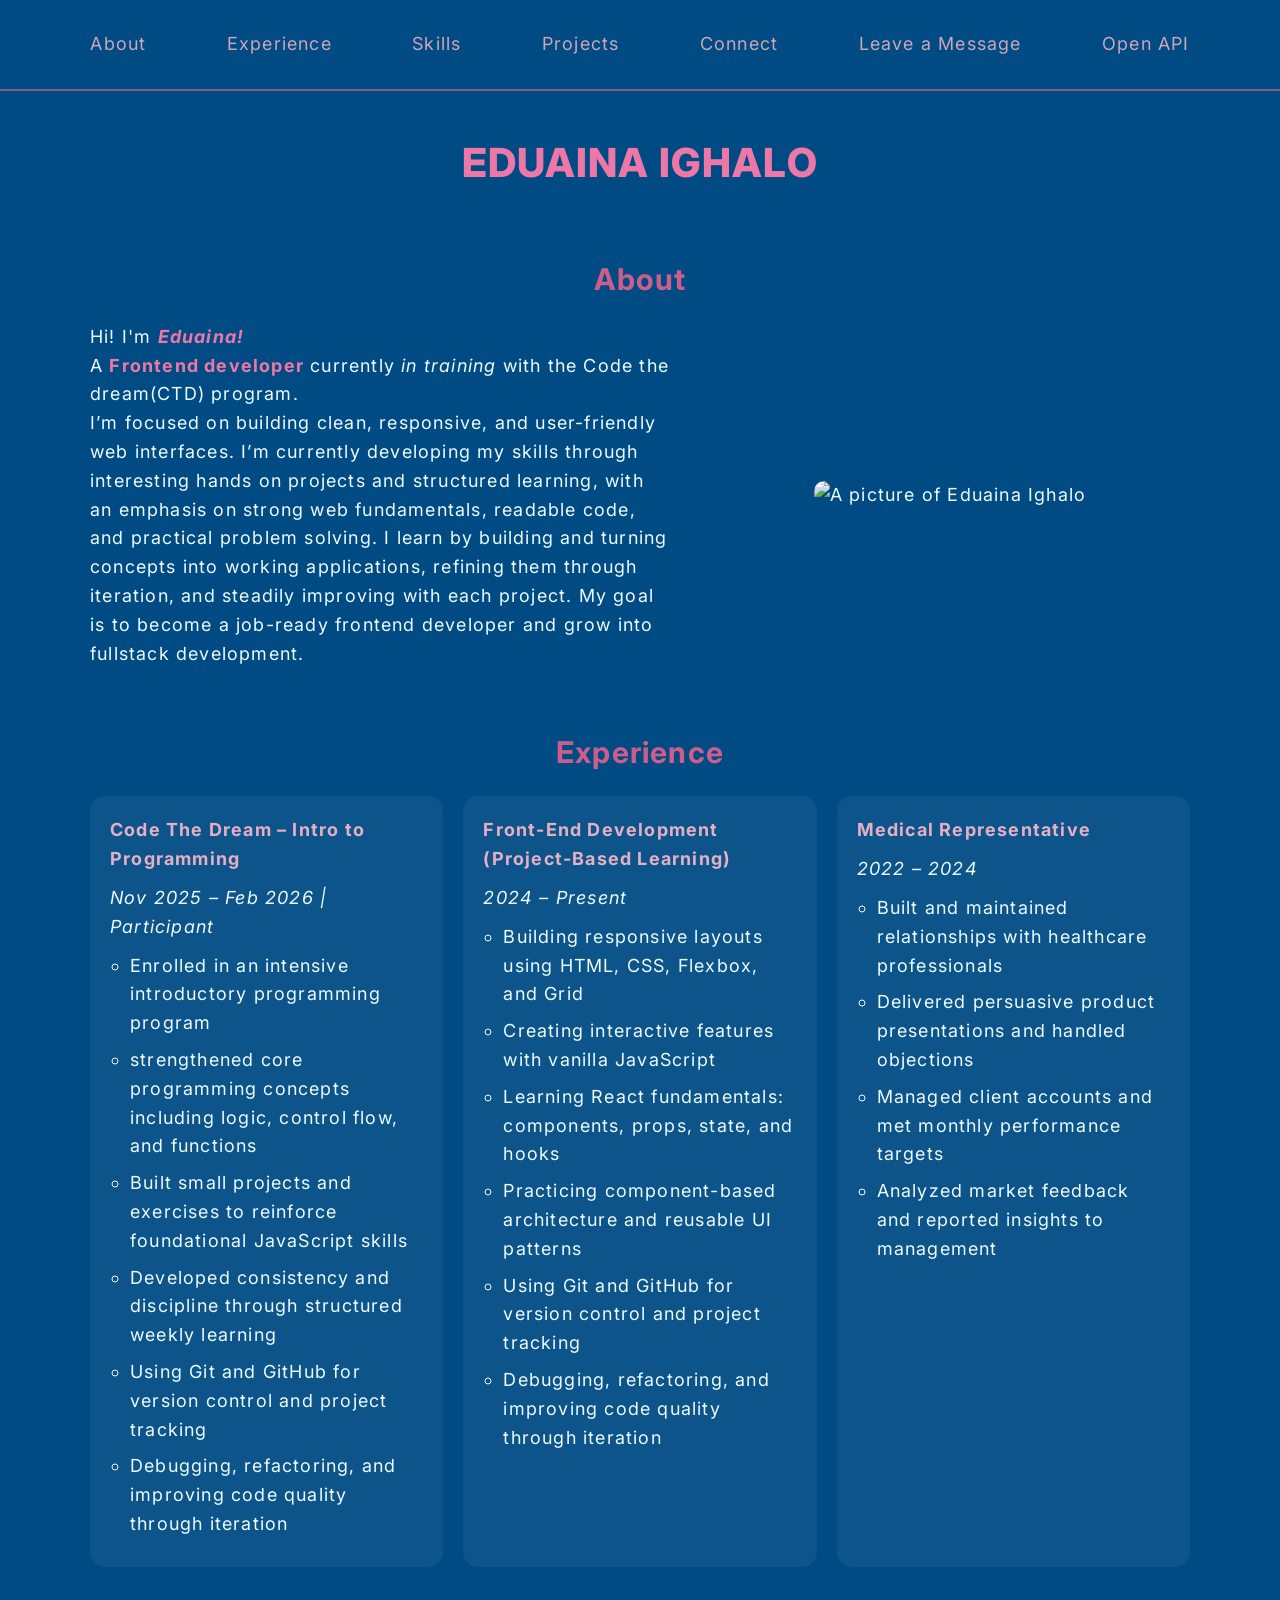
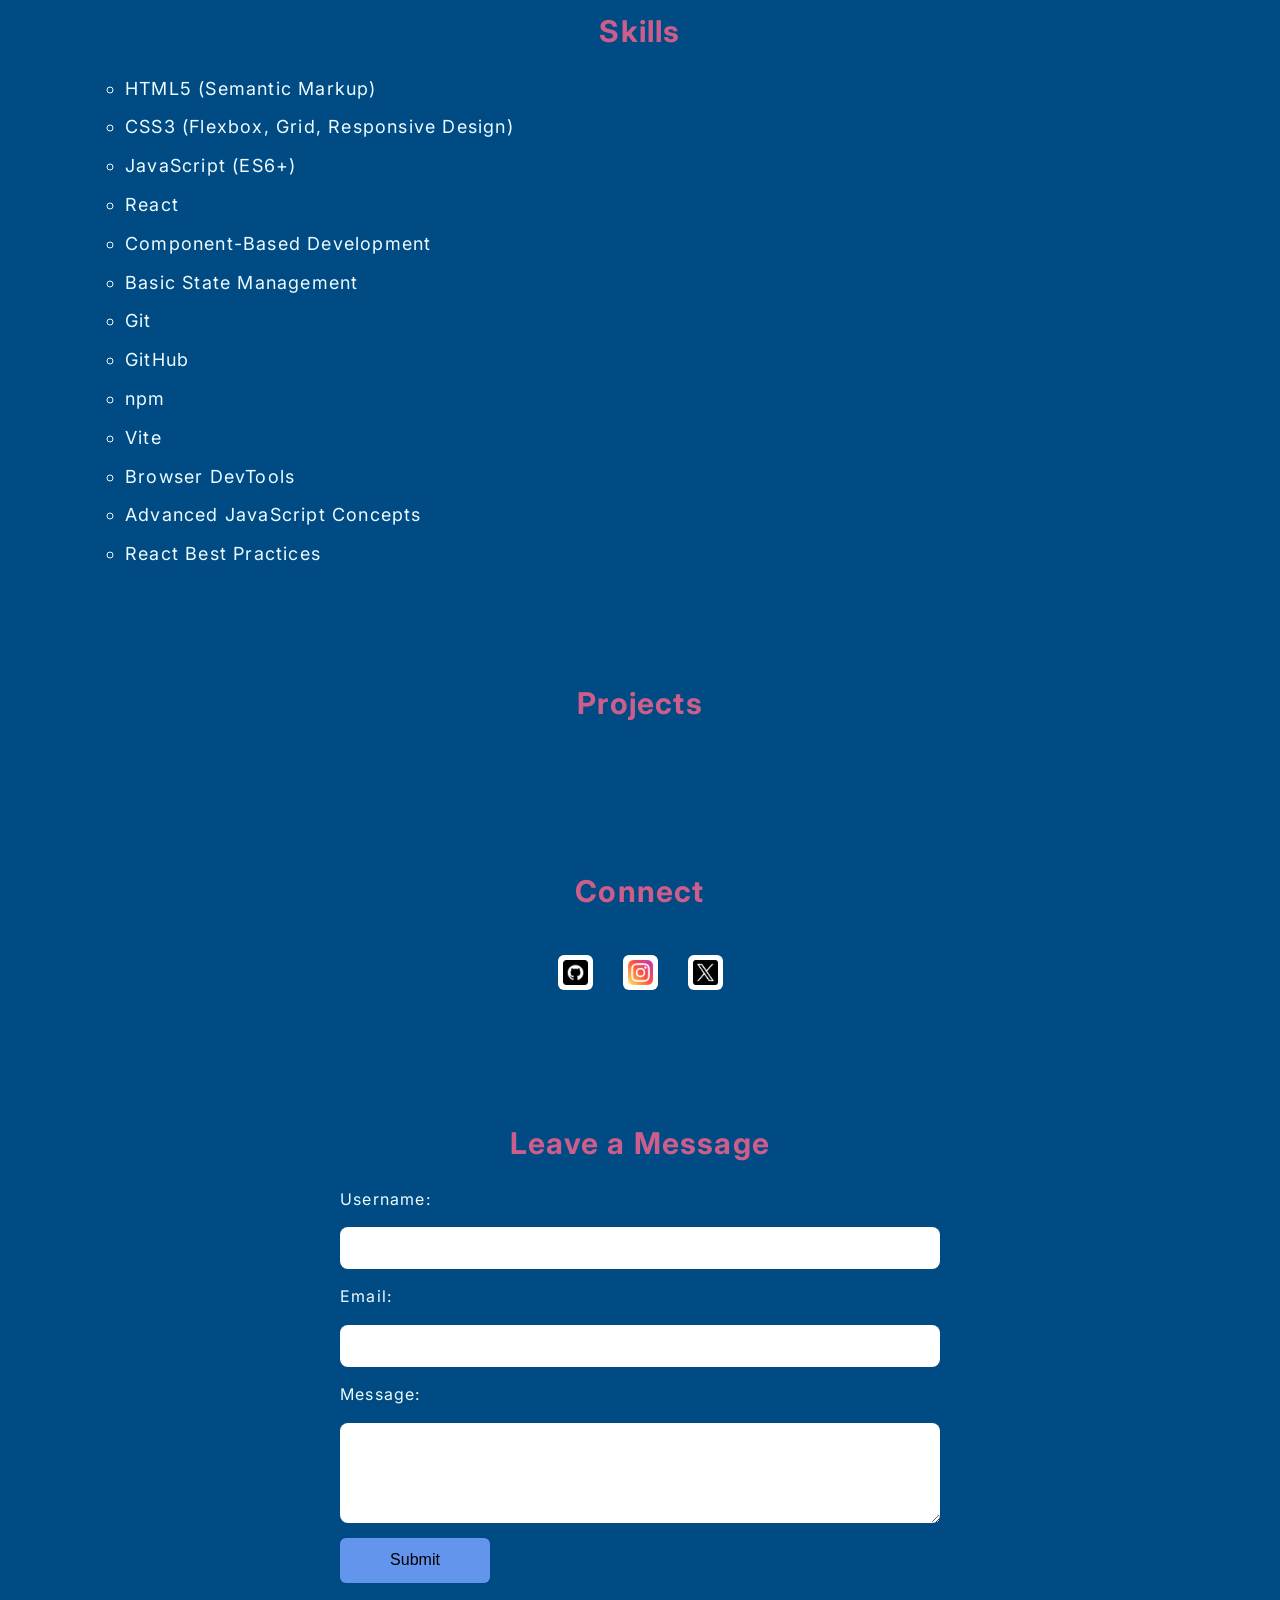
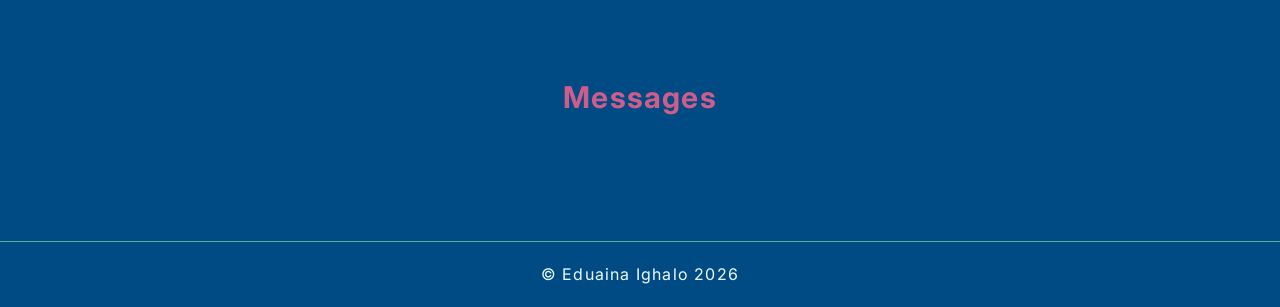
==== commit 9c4b2485: "Update" ====
--- a/index.html
+++ b/index.html
@@ -7,7 +7,6 @@
         <link rel="preconnect" href="https://fonts.googleapis.com">
         <link rel="preconnect" href="https://fonts.gstatic.com" crossorigin>
         <link href="https://fonts.googleapis.com/css2?family=Inter:ital,opsz,wght@0,14..32,100..900;1,14..32,100..900&display=swap" rel="stylesheet">
-        <meta name="viewport" content="width=device-width, initial-scale=1.0">
         <link rel="stylesheet" href="css/index.css">
     </head>
 
@@ -60,7 +59,7 @@
                     </ul>
                     </div>
 
-                    <div class="experience">
+                    <div class="experience-block">
                         <h3 class="exp-title">Front-End Development (Project-Based Learning)</h3>
                         <p class="date"><em>2024 – Present</em></p>
                         <ul class="exp-ul">
@@ -73,7 +72,7 @@
                     </ul>
                     </div>
  
-                    <div class="experience">
+                    <div class="experience-block">
                         <h3 class="exp-title">Medical Representative</h3>
                         <p class="date"><em>2022 – 2024</em></p>
                         <ul class="exp-ul">
